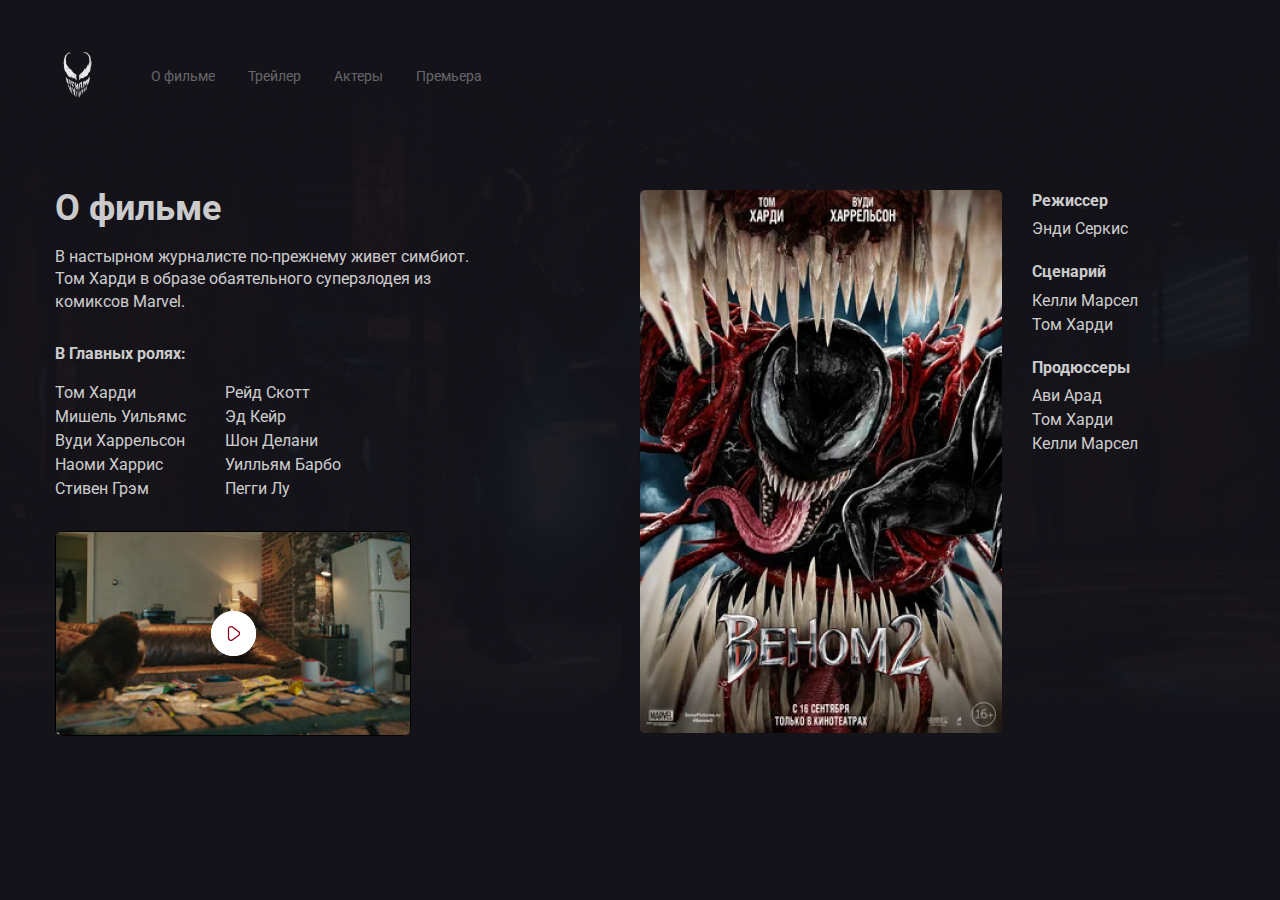
==== ofilme/about.html @ 7516700d "Добавлена страница "О фильме"" ====
<!--сообщение браузеру как обрабатывать страницу-->
<!DOCTYPE html>
<!--ОБОЛОЧКА ДОКУМЕНТА, ЯЗЫК СОДЕРЖИМОГО-->
<html lang="ru">
<!--ЗАГОЛОВОК СТРАНИЦЫ, КОНТЕЙНЕР ДЛЯ ДРУГИХ ДАННЫХ-->

<head>
    <title>О ФИЛЬМЕ - VENOM 2 </title>
    <!--КОДИРОВКА СТРАНИЦЫ-->
    <meta charset="UTF-8">
    <!-- Адаптивность на разных устройствах -->
    <meta name="viewport" content="width=device-width, initial-scale=1">

    <!-- CSS -->
    <link rel="stylesheet" href="css/style.css">

    <!-- CSS -->


    <!-- FONTS -->
    <link rel="preconnect" href="https://fonts.gstatic.com">
    <link href="https://fonts.googleapis.com/css2?family=Roboto:ital,wght@0,400;0,700;1,400;1,700&display=swap" rel="stylesheet">
    <!-- FONTS -->

</head>

<body class="red">







    <header class="header" id="header">
        <div class="container">
            <div class="header__inner">
                <div class="header__logo">
                    <a href="../index.html">
                        <img width="46px" height="71px" src="img/i-removebg-preview 1.png" alt="logo: venom">
                    </a>
                </div>
                <div class="nav" id="nav">
                    <a class="nav__link" href="about.html" data-scroll="#">О фильме</a>
                    <a class="nav__link" href="trailer.html" data-scroll="#">Трейлер</a>
                    <a class="nav__link" href="actors.html" data-scroll="#">Актеры</a>
                    <a class="nav__link" href="premier.html" data-scroll="#">Премьера</a>
                </div>
            </div>
        </div>
    </header>




    <div class="about">
        <div class="container about__fl">

            <div class="col">

                <h2 class="about__title">О фильме</h2>
                <p class="about__text">В настырном журналисте по-прежнему живет симбиот. Том Харди в образе обаятельного суперзлодея из комиксов Marvel.</p>

                <h3 class="about__subtitle">В Главных ролях:</h3>
                <ul class="list column-2">
                    <li class="list__actor">Том Харди </li>
                    <li class="list__actor"> Мишель Уильямс</li>
                    <li class="list__actor">Вуди Харрельсон</li>
                    <li class="list__actor">Наоми Харрис</li>
                    <li class="list__actor">Стивен Грэм</li>
                    <li class="list__actor">Рейд Скотт </li>
                    <li class="list__actor">Эд Кейр</li>
                    <li class="list__actor">Шон Делани</li>
                    <li class="list__actor">Уилльям Барбо</li>
                    <li class="list__actor">Пегги Лу</li>
                </ul>

                <div class="about__promo">
                    <button class="about__promo_play">
                       <a target="_blank" href="https://www.youtube.com/watch?v=Othd8W8o3t0&ab_channel=SonyPicturesRU"><img class="promo__icon" src="img/play.png" alt=""></a> 
                    </button>
                </div>
            </div>





            <div class="col">
                <div class="poster__wrapper">
                    <div class="about__poster">
                        <img src="img/poster.png" alt="">
                    </div>
                    <div class="poster__wrapper_info">
                        <h3 class="about__subtitle">Режиссер</h3>
                        <ul class="list">
                            <li class="list__actor">Энди Серкис</li>
                        </ul>

                        <h3 class="about__subtitle">Сценарий</h3>
                        <ul class="list">
                            <li class="list__actor">Келли Марсел</li>
                            <li class="list__actor">Том Харди</li>
                        </ul>

                        <h3 class="about__subtitle">Продюссеры</h3>
                        <ul class="list">
                            <li class="list__actor">Ави Арад </li>
                            <li class="list__actor">Том Харди</li>
                            <li class="list__actor">Келли Марсел</li>
                        </ul>
                    </div>


                </div>
            </div>


        </div>
    </div>
    </div>













    <script src="js/app.js"></script>
</body>

</html>
---- ofilme/css/style.css ----
/*обнуление значений размеров всех тегов*/

* {
    padding: 0;
    border: 0;
    margin: 0;
}


/*замена подсчета ширины блока*/

*,
*:before,
*:after {
    -moz-box-sizing: border-box;
    -webkit-box-sizing: border-box;
    box-sizing: border-box;
}


/*удаление линии обводки у некоторых юраузеров*/

:focus,
:active {
    outline: none;
}

a:focus,
a:active {
    overflow: none;
}


/*делаем html5 теги блочными*/

nav,
footer,
header,
aside {
    display: block;
}


/*уравнивающие параметрышрифтов и элементов тегов html body для разных браузеров*/

htl,
body {
    height: 100%;
    width: 100%;
    font-size: 100%;
    line-height: 1;
    font-size: 14px;
    -ms-text-size-adjust: 100%;
    -moz-text-size-adjust: 100%;
    -webkit-text-size-adjust: 100%;
}


/*установка наследования шрифта для тегов form*/

input,
button,
textarea {
    font-family: inherit;
}


/*изменения для разных браузеров тегов*/

input::-ms-clear {
    display: none;
}

button {
    cursor: pointer;
}

button::-moz-focus-inner {
    padding: 0;
    border: 0;
}

a,
a:visited {
    text-decoration: none;
}

a:hover {
    text-decoration: none;
}

ul,
li {
    list-style: none;
}

img {
    vertical-align: top;
}

h1,
h2,
h3,
h4,
h5,
h6 {
    font-size: inherit;
    font-weight: 400;
}


/*подключаем шрифты*/

@import url('');

/*подключаем шрифты*/

body {
    font-family: 'Roboto', sans-serif;
    color: #fff;
}

.red {
    background: url(../img/background.jpg) no-repeat center center /100%, #14131A;
}

.picture__venom {
    position: absolute;
    top: 0;
    right: 0;
    max-width: 100%;
    height: auto;
}

.container {
    width: 100%;
    max-width: 1200px;
    margin: 0 auto;
    padding: 0 15px;
    position: relative;
}


/*HEADER*/

.header {
    width: 100%;
    height: 70px;
    top: 40px;
    left: 0;
    z-index: 1000;
    margin-bottom: 80px;
    margin-top: 40px;
}

.header__inner {
    display: flex;
    flex-direction: row;
    align-items: center;
}

.header__logo {
    margin-right: 50px;
}

.nav {}

.nav__link {
    color: rgba(255, 255, 255, 0.5);
    margin-right: 30px;
    opacity: 0.7;
    transition: opacity .2s linear;
}

.nav__link:last-child {
    margin-right: 0;
}

.nav__link:hover {
    opacity: 1;
}


/*ABOUT*/

.about {
    margin-bottom: 50px;
}

.about__fl {
    display: flex;
}

.col {
    flex-basis: 50%;
}

.about__title {
    font-size: 36px;
    font-weight: bold;
    color: rgba(255, 255, 255, 0.8);
    margin-bottom: 20px;
}

.about__text {
    font-size: 16px;
    line-height: 140%;
    color: rgba(255, 255, 255, 0.8);
    margin-bottom: 30px;
    max-width: 420px;
}

.about__subtitle {
    font-size: 16px;
    line-height: 140%;
    color: rgba(255, 255, 255, 0.8);
    font-weight: 700;
    margin-bottom: 15px;
}

.list {
    margin-bottom: 30px;
}

.column-2 {
    column-count: 2;
    column-gap: 20px;
    max-width: 320px;
}

.list__actor {
    font-size: 16px;
    line-height: 1.5;
    color: rgba(255, 255, 255, 0.8);
}

.about__promo {
    width: 356px;
    height: 205px;
    background: url(../img/trailer.jpg);
    background-repeat: no-repeat;
    background-position: center;
    background-size: cover;
    display: flex;
    justify-content: center;
    align-items: center;
    border-radius: 3%;
}

.about__poster {
    border-radius: 3%;
}

.about__promo_play {
    border-radius: 50%;
}

.poster__wrapper {
    display: flex;
    align-items: start;
}

.poster__wrapper_info {
    margin-left: 30px;
}

.poster__wrapper_info .about__subtitle {
    margin-bottom: 5px;
}

.poster__wrapper_info .list {
    margin-bottom: 20px;
}
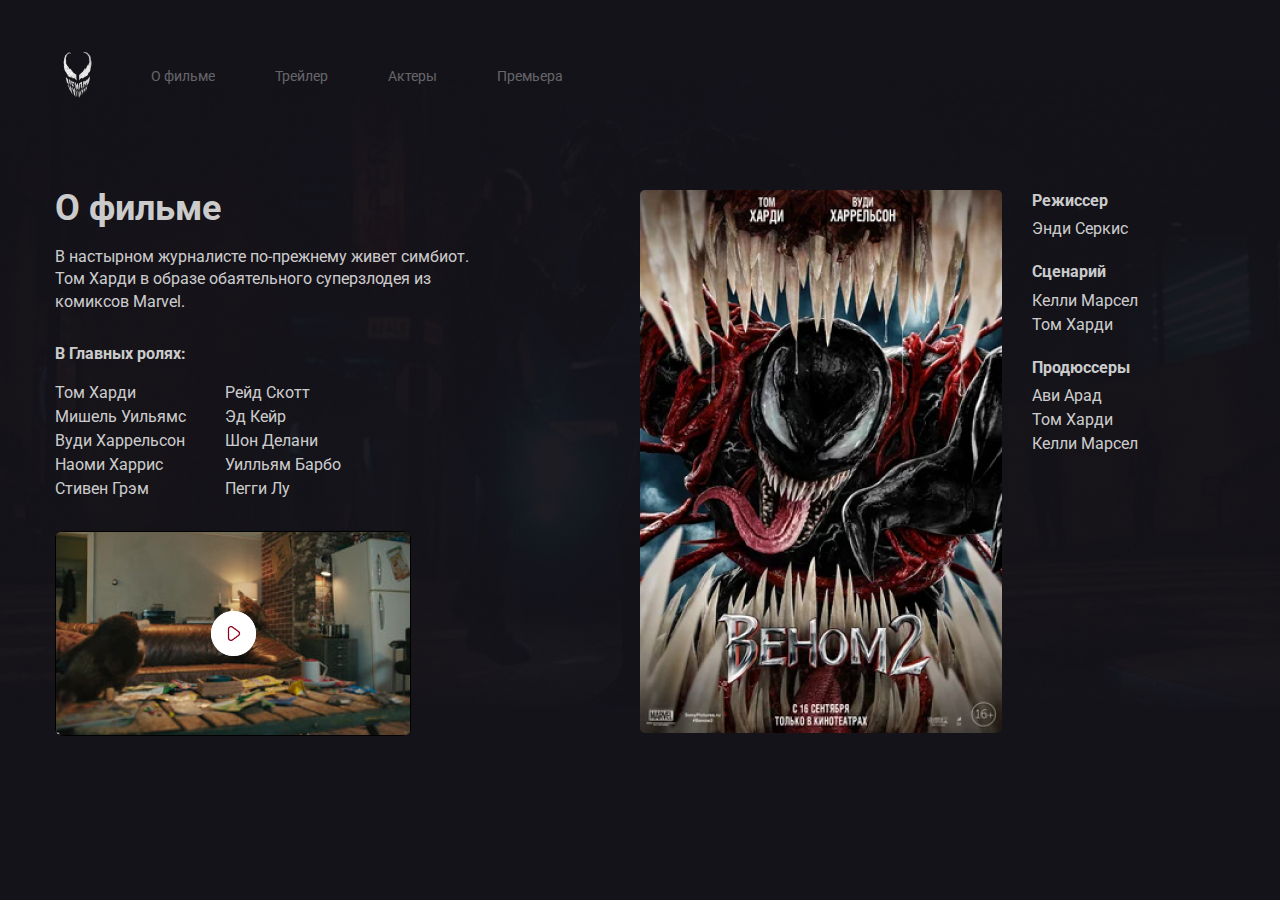
==== commit 66ab0e33: "Предфинальная версия" ====
--- a/ofilme/about.html
+++ b/ofilme/about.html
@@ -41,11 +41,34 @@
                     </a>
                 </div>
                 <div class="nav" id="nav">
-                    <a class="nav__link" href="about.html" data-scroll="#">О фильме</a>
-                    <a class="nav__link" href="trailer.html" data-scroll="#">Трейлер</a>
-                    <a class="nav__link" href="actors.html" data-scroll="#">Актеры</a>
-                    <a class="nav__link" href="premier.html" data-scroll="#">Премьера</a>
+
+                    <button class="burger">
+                        <img src="img/nav-mob.svg" alt="menu" class="burger__item">
+                    </button>
+                    <button class="burger__close">
+                        <img src="img/nav-mob-arrow.svg" alt="close" class="burger__close_item">
+                    </button>
+
+
+                    <div class="nav__menu">
+
+                        <div class="nav__menu_link">
+                            <a class="nav__link" href="about.html" data-scroll="#">О фильме</a>
+                        </div>
+                        <div class="nav__menu_link">
+                            <a class="nav__link" href="trailer.html" data-scroll="#">Трейлер</a>
+                        </div>
+                        <div class="nav__menu_link">
+                            <a class="nav__link" href="actors.html" data-scroll="#">Актеры</a>
+                        </div>
+                        <div class="nav__menu_link">
+                            <a class="nav__link" href="premier.html" data-scroll="#">Премьера</a>
+                        </div>
+
+                    </div>
+
                 </div>
+
             </div>
         </div>
     </header>
--- a/ofilme/css/style.css
+++ b/ofilme/css/style.css
@@ -1,273 +1,373 @@
-/*обнуление значений размеров всех тегов*/
-
-* {
-    padding: 0;
-    border: 0;
-    margin: 0;
-}
-
-
-/*замена подсчета ширины блока*/
-
-*,
-*:before,
-*:after {
-    -moz-box-sizing: border-box;
-    -webkit-box-sizing: border-box;
-    box-sizing: border-box;
-}
-
-
-/*удаление линии обводки у некоторых юраузеров*/
-
-:focus,
-:active {
-    outline: none;
-}
-
-a:focus,
-a:active {
-    overflow: none;
-}
-
-
-/*делаем html5 теги блочными*/
-
-nav,
-footer,
-header,
-aside {
-    display: block;
-}
-
-
-/*уравнивающие параметрышрифтов и элементов тегов html body для разных браузеров*/
-
-htl,
-body {
-    height: 100%;
-    width: 100%;
-    font-size: 100%;
-    line-height: 1;
-    font-size: 14px;
-    -ms-text-size-adjust: 100%;
-    -moz-text-size-adjust: 100%;
-    -webkit-text-size-adjust: 100%;
-}
-
-
-/*установка наследования шрифта для тегов form*/
-
-input,
-button,
-textarea {
-    font-family: inherit;
-}
-
-
-/*изменения для разных браузеров тегов*/
-
-input::-ms-clear {
-    display: none;
-}
-
-button {
-    cursor: pointer;
-}
-
-button::-moz-focus-inner {
-    padding: 0;
-    border: 0;
-}
-
-a,
-a:visited {
-    text-decoration: none;
-}
-
-a:hover {
-    text-decoration: none;
-}
-
-ul,
-li {
-    list-style: none;
-}
-
-img {
-    vertical-align: top;
-}
-
-h1,
-h2,
-h3,
-h4,
-h5,
-h6 {
-    font-size: inherit;
-    font-weight: 400;
-}
-
-
-/*подключаем шрифты*/
-
-@import url('');
-
-/*подключаем шрифты*/
-
-body {
-    font-family: 'Roboto', sans-serif;
-    color: #fff;
-}
-
-.red {
-    background: url(../img/background.jpg) no-repeat center center /100%, #14131A;
-}
-
-.picture__venom {
-    position: absolute;
-    top: 0;
-    right: 0;
-    max-width: 100%;
-    height: auto;
-}
-
-.container {
-    width: 100%;
-    max-width: 1200px;
-    margin: 0 auto;
-    padding: 0 15px;
-    position: relative;
-}
-
-
-/*HEADER*/
-
-.header {
-    width: 100%;
-    height: 70px;
-    top: 40px;
-    left: 0;
-    z-index: 1000;
-    margin-bottom: 80px;
-    margin-top: 40px;
-}
-
-.header__inner {
-    display: flex;
-    flex-direction: row;
-    align-items: center;
-}
-
-.header__logo {
-    margin-right: 50px;
-}
-
-.nav {}
-
-.nav__link {
-    color: rgba(255, 255, 255, 0.5);
-    margin-right: 30px;
-    opacity: 0.7;
-    transition: opacity .2s linear;
-}
-
-.nav__link:last-child {
-    margin-right: 0;
-}
-
-.nav__link:hover {
-    opacity: 1;
-}
-
-
-/*ABOUT*/
-
-.about {
-    margin-bottom: 50px;
-}
-
-.about__fl {
-    display: flex;
-}
-
-.col {
-    flex-basis: 50%;
-}
-
-.about__title {
-    font-size: 36px;
-    font-weight: bold;
-    color: rgba(255, 255, 255, 0.8);
-    margin-bottom: 20px;
-}
-
-.about__text {
-    font-size: 16px;
-    line-height: 140%;
-    color: rgba(255, 255, 255, 0.8);
-    margin-bottom: 30px;
-    max-width: 420px;
-}
-
-.about__subtitle {
-    font-size: 16px;
-    line-height: 140%;
-    color: rgba(255, 255, 255, 0.8);
-    font-weight: 700;
-    margin-bottom: 15px;
-}
-
-.list {
-    margin-bottom: 30px;
-}
-
-.column-2 {
-    column-count: 2;
-    column-gap: 20px;
-    max-width: 320px;
-}
-
-.list__actor {
-    font-size: 16px;
-    line-height: 1.5;
-    color: rgba(255, 255, 255, 0.8);
-}
-
-.about__promo {
-    width: 356px;
-    height: 205px;
-    background: url(../img/trailer.jpg);
-    background-repeat: no-repeat;
-    background-position: center;
-    background-size: cover;
-    display: flex;
-    justify-content: center;
-    align-items: center;
-    border-radius: 3%;
-}
-
-.about__poster {
-    border-radius: 3%;
-}
-
-.about__promo_play {
-    border-radius: 50%;
-}
-
-.poster__wrapper {
-    display: flex;
-    align-items: start;
-}
-
-.poster__wrapper_info {
-    margin-left: 30px;
-}
-
-.poster__wrapper_info .about__subtitle {
-    margin-bottom: 5px;
-}
-
-.poster__wrapper_info .list {
-    margin-bottom: 20px;
-}+        /*обнуление значений размеров всех тегов*/
+        
+        * {
+            padding: 0;
+            border: 0;
+            margin: 0;
+        }
+        /*замена подсчета ширины блока*/
+        
+        *,
+        *:before,
+        *:after {
+            -moz-box-sizing: border-box;
+            -webkit-box-sizing: border-box;
+            box-sizing: border-box;
+        }
+        /*удаление линии обводки у некоторых юраузеров*/
+        
+         :focus,
+         :active {
+            outline: none;
+        }
+        
+        a:focus,
+        a:active {
+            overflow: none;
+        }
+        /*делаем html5 теги блочными*/
+        
+        nav,
+        footer,
+        header,
+        aside {
+            display: block;
+        }
+        /*уравнивающие параметрышрифтов и элементов тегов html body для разных браузеров*/
+        
+        htl,
+        body {
+            height: 100%;
+            width: 100%;
+            font-size: 100%;
+            line-height: 1;
+            font-size: 14px;
+            -ms-text-size-adjust: 100%;
+            -moz-text-size-adjust: 100%;
+            -webkit-text-size-adjust: 100%;
+        }
+        /*установка наследования шрифта для тегов form*/
+        
+        input,
+        button,
+        textarea {
+            font-family: inherit;
+        }
+        /*изменения для разных браузеров тегов*/
+        
+        input::-ms-clear {
+            display: none;
+        }
+        
+        button {
+            cursor: pointer;
+        }
+        
+        button::-moz-focus-inner {
+            padding: 0;
+            border: 0;
+        }
+        
+        a,
+        a:visited {
+            text-decoration: none;
+        }
+        
+        a:hover {
+            text-decoration: none;
+        }
+        
+        ul,
+        li {
+            list-style: none;
+        }
+        
+        img {
+            vertical-align: top;
+        }
+        
+        h1,
+        h2,
+        h3,
+        h4,
+        h5,
+        h6 {
+            font-size: inherit;
+            font-weight: 400;
+        }
+        /*подключаем шрифты*/
+        
+        @import url('');
+        /*подключаем шрифты*/
+        
+        body {
+            font-family: 'Roboto', sans-serif;
+            color: #fff;
+        }
+        
+        img {
+            max-width: 100%;
+        }
+        
+        .red {
+            background: url(../img/background.jpg) no-repeat center center /100%, #14131A;
+        }
+        
+        .picture__venom {
+            position: absolute;
+            top: 0;
+            right: 0;
+            max-width: 100%;
+            height: auto;
+        }
+        
+        .container {
+            width: 100%;
+            max-width: 1200px;
+            margin: 0 auto;
+            padding: 0 15px;
+            position: relative;
+        }
+        /*HEADER*/
+        
+        .header {
+            width: 100%;
+            height: 70px;
+            top: 40px;
+            left: 0;
+            z-index: 1000;
+            margin-bottom: 80px;
+            margin-top: 40px;
+        }
+        
+        .header__inner {
+            display: flex;
+            flex-direction: row;
+            align-items: center;
+        }
+        
+        .header__logo {
+            margin-right: 50px;
+        }
+        
+        .nav {}
+        
+        .burger {
+            display: none;
+        }
+        
+        .burger__close {
+            display: none;
+        }
+        
+        .nav__menu {
+            display: flex;
+        }
+        
+        .nav__menu_link {
+            margin-right: 30px;
+        }
+        
+        .nav__link {
+            color: rgba(255, 255, 255, 0.5);
+            margin-right: 30px;
+            opacity: 0.7;
+            transition: opacity .2s linear;
+        }
+        
+        .nav__menu_link:last-child {
+            margin-right: 0;
+        }
+        
+        .nav__link:hover {
+            opacity: 1;
+        }
+        /*ABOUT*/
+        
+        .about {
+            margin-bottom: 50px;
+        }
+        
+        .about__fl {
+            display: flex;
+        }
+        
+        .col {
+            flex-basis: 50%;
+        }
+        
+        .about__title {
+            font-size: 36px;
+            font-weight: bold;
+            color: rgba(255, 255, 255, 0.8);
+            margin-bottom: 20px;
+        }
+        
+        .about__text {
+            font-size: 16px;
+            line-height: 140%;
+            color: rgba(255, 255, 255, 0.8);
+            margin-bottom: 30px;
+            max-width: 420px;
+        }
+        
+        .about__subtitle {
+            font-size: 16px;
+            line-height: 140%;
+            color: rgba(255, 255, 255, 0.8);
+            font-weight: 700;
+            margin-bottom: 15px;
+        }
+        
+        .list {
+            margin-bottom: 30px;
+        }
+        
+        .column-2 {
+            column-count: 2;
+            column-gap: 20px;
+            max-width: 320px;
+        }
+        
+        .list__actor {
+            font-size: 16px;
+            line-height: 1.5;
+            color: rgba(255, 255, 255, 0.8);
+        }
+        
+        .about__promo {
+            width: 356px;
+            height: 205px;
+            background: url(../img/trailer.jpg);
+            background-repeat: no-repeat;
+            background-position: center;
+            background-size: cover;
+            display: flex;
+            justify-content: center;
+            align-items: center;
+            border-radius: 3%;
+        }
+        
+        .about__poster {
+            border-radius: 3%;
+        }
+        
+        .about__promo_play {
+            border-radius: 50%;
+        }
+        
+        .poster__wrapper {
+            display: flex;
+            align-items: start;
+        }
+        
+        .poster__wrapper_info {
+            margin-left: 30px;
+        }
+        
+        .poster__wrapper_info .about__subtitle {
+            margin-bottom: 5px;
+        }
+        
+        .poster__wrapper_info .list {
+            margin-bottom: 20px;
+        }
+        
+        @media(max-width: 960px) {
+            .about__fl {
+                flex-direction: column;
+            }
+            .col {
+                margin-bottom: 5%;
+            }
+        }
+        
+        @media(max-width: 768px) {
+            .red {
+                background: url(../img/background.jpg) no-repeat center top /100%, #14131A;
+            }
+            .poster__wrapper {
+                flex-direction: column;
+                text-align: center;
+            }
+        }
+        
+        @media(max-width: 590px) {
+            .header {
+                margin-bottom: 40px;
+                margin-top: 10px;
+            }
+            .nav {
+                margin-left: auto;
+            }
+            .nav__menu {
+                position: fixed;
+                left: 0;
+                top: 0;
+                width: 100%;
+                height: 100%;
+                background-color: #fff;
+                z-index: 90;
+                display: flex;
+                justify-content: center;
+                align-items: center;
+                flex-direction: column;
+                transform: translateX(100%);
+                transition: transform 0.3s;
+            }
+            .nav__link {
+                color: #14131A;
+                margin-right: 0;
+                font-size: 30px;
+            }
+            .nav__menu_link {
+                margin-right: 0;
+                margin-bottom: 3%;
+            }
+            .burger {
+                display: flex;
+                align-items: center;
+                justify-content: center;
+                background-color: #14131A;
+            }
+            .burger__close {
+                position: fixed;
+                right: 15px;
+                top: 35px;
+                display: flex;
+                align-items: center;
+                justify-content: center;
+                z-index: 91;
+                background-color: #fff;
+                transform: translateX(300%);
+                transition: transform 0.3s;
+                transition-delay: 0.2s;
+                opacity: 0;
+            }
+            .is-active {
+                transform: translateX(0%);
+                opacity: 1;
+            }
+            .column-2 {
+                column-count: auto;
+            }
+            .about__text {
+                margin-bottom: 4%;
+            }
+            .list {
+                margin-bottom: 4%;
+            }
+            .about__promo {
+                max-width: 356px;
+                width: 100%;
+            }
+            .about__poster {
+                max-width: 356px;
+                width: 100%;
+                margin-bottom: 4%;
+            }
+            .poster__wrapper_info {
+                text-align-last: left;
+                margin-left: 0;
+            }
+        }